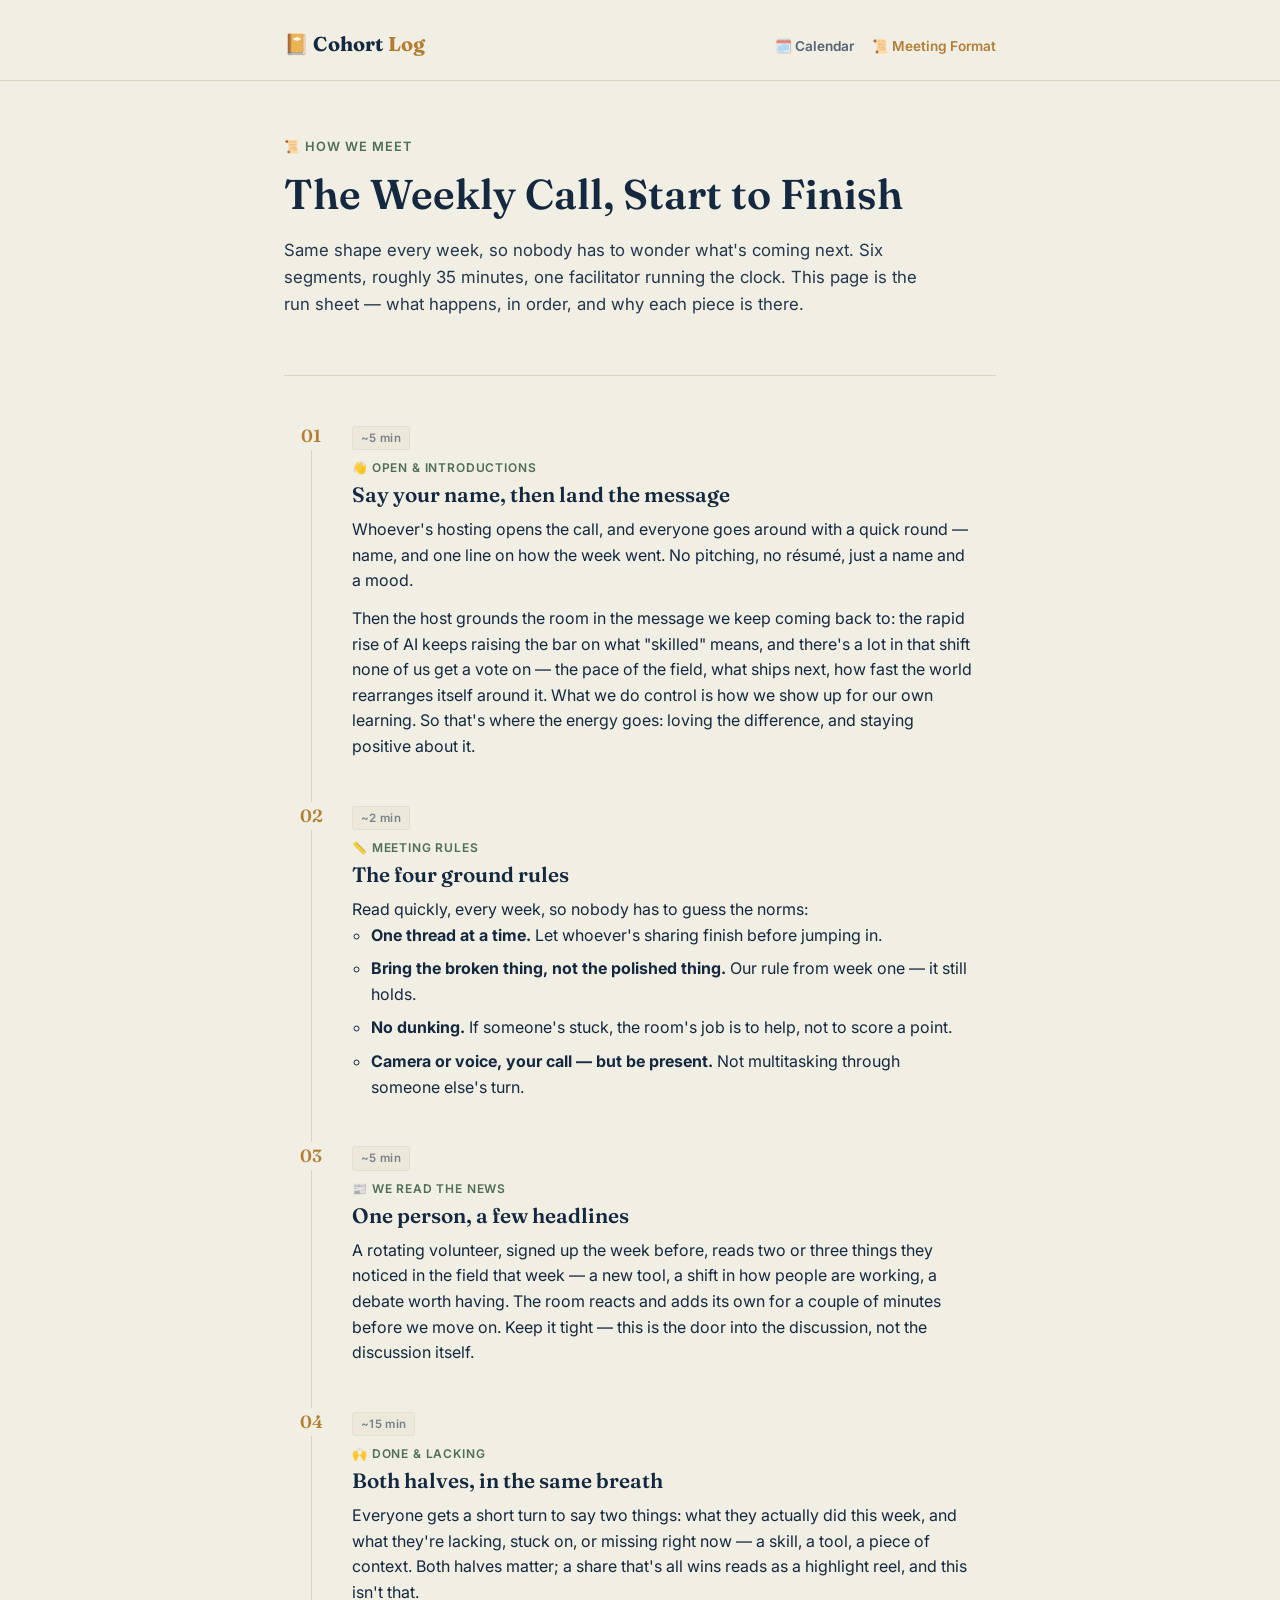
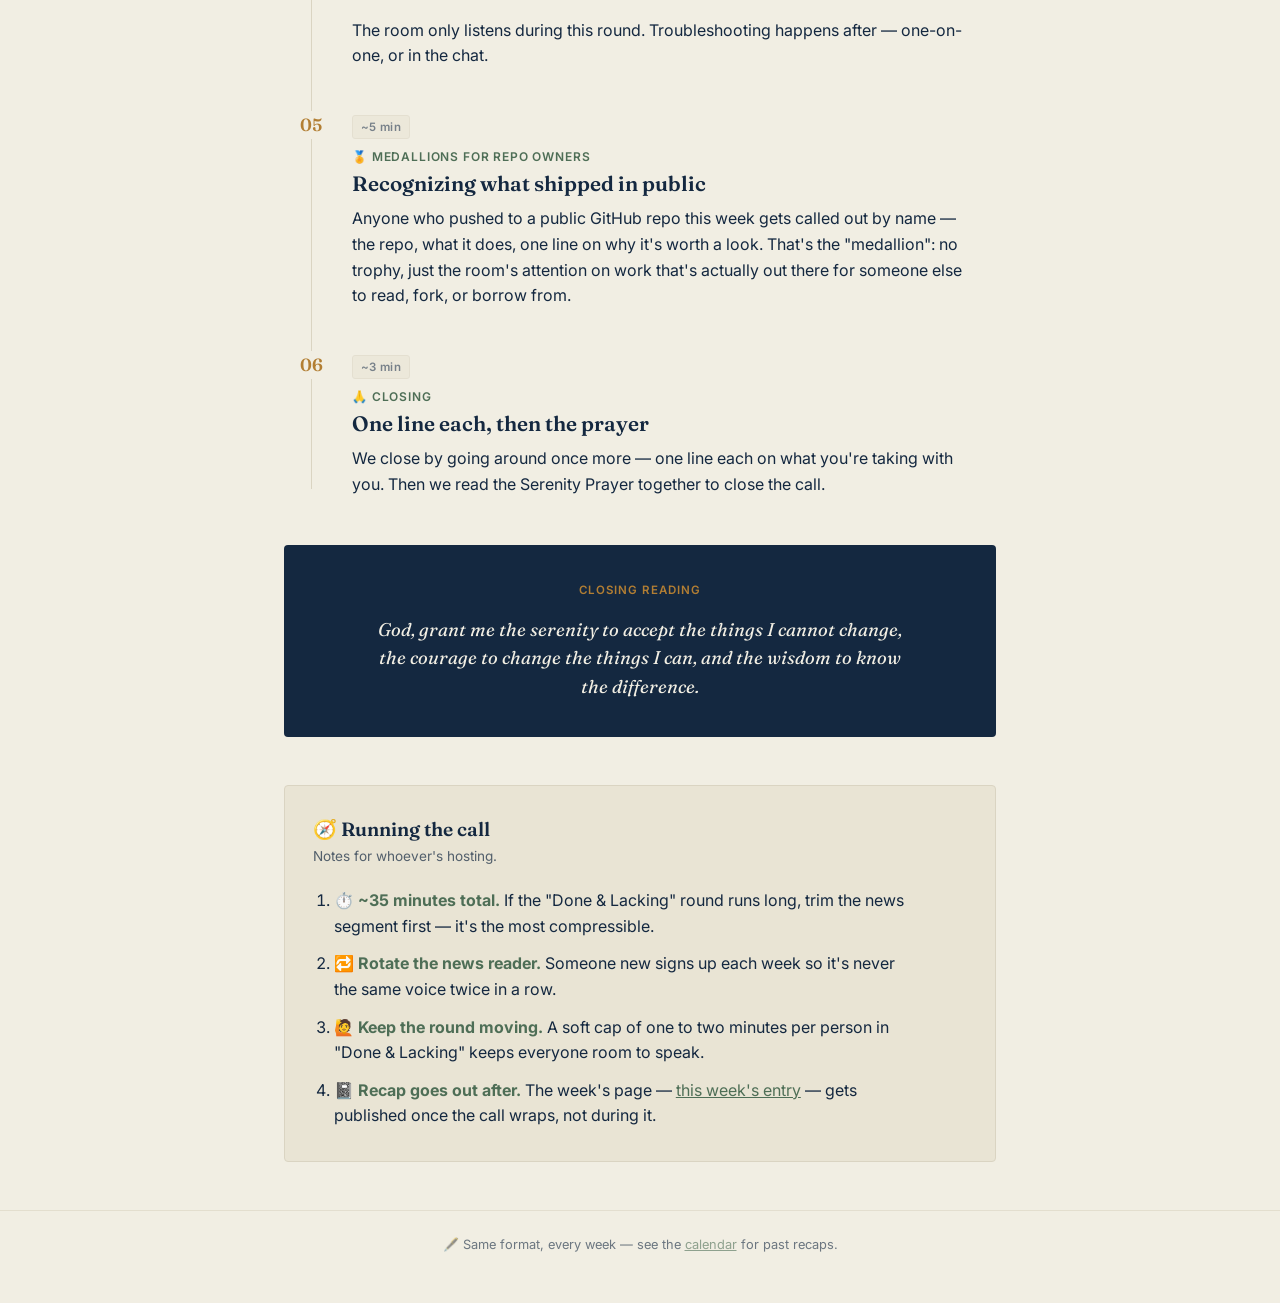
==== meeting-format.html @ 87c79a88 "Add meeting-format.html: the facilitator run sheet for the live call Documents how each weekly call " ====
<!doctype html>
<html lang="en">
<head>
<meta charset="utf-8">
<meta name="viewport" content="width=device-width, initial-scale=1">
<title>Cohort Log — Meeting Format</title>
<link rel="canonical" href="meeting-format.html">
<link rel="preconnect" href="https://fonts.googleapis.com">
<link rel="preconnect" href="https://fonts.gstatic.com" crossorigin>
<link href="https://fonts.googleapis.com/css2?family=Fraunces:opsz,wght@9..144,400;9..144,500;9..144,600;9..144,700&family=Inter:wght@400;500;600;700&display=swap" rel="stylesheet">
<link rel="stylesheet" href="assets/site.css">
</head>
<body>

<header class="masthead">
  <div class="wrap">
    <a class="wordmark" href="index.html">📔 Cohort <span>Log</span></a>
    <nav class="masthead-nav">
      <a href="index.html">🗓️ Calendar</a>
      <a href="meeting-format.html" class="active">📜 Meeting Format</a>
    </nav>
  </div>
</header>

<main class="wrap">

  <section class="hero">
    <div class="kicker">📜 How We Meet</div>
    <h1 class="headline">The Weekly Call, Start to Finish</h1>
    <p class="intro">
      Same shape every week, so nobody has to wonder what's coming next.
      Six segments, roughly 35 minutes, one facilitator running the clock.
      This page is the run sheet — what happens, in order, and why each
      piece is there.
    </p>
  </section>

  <ol class="spine">

    <li class="entry" data-entry="1">
      <div class="entry-number">01</div>
      <div class="entry-time">~5 min</div>
      <div class="entry-eyebrow">👋 Open &amp; Introductions</div>
      <h2>Say your name, then land the message</h2>
      <p>
        Whoever's hosting opens the call, and everyone goes around with a
        quick round — name, and one line on how the week went. No pitching,
        no résumé, just a name and a mood.
      </p>
      <p>
        Then the host grounds the room in the message we keep coming back
        to: the rapid rise of AI keeps raising the bar on what "skilled"
        means, and there's a lot in that shift none of us get a vote on —
        the pace of the field, what ships next, how fast the world
        rearranges itself around it. What we do control is how we show up
        for our own learning. So that's where the energy goes: loving the
        difference, and staying positive about it.
      </p>
    </li>

    <li class="entry" data-entry="2">
      <div class="entry-number">02</div>
      <div class="entry-time">~2 min</div>
      <div class="entry-eyebrow">📏 Meeting Rules</div>
      <h2>The four ground rules</h2>
      <p>Read quickly, every week, so nobody has to guess the norms:</p>
      <ul class="rules">
        <li><strong>One thread at a time.</strong> Let whoever's sharing finish before jumping in.</li>
        <li><strong>Bring the broken thing, not the polished thing.</strong> Our rule from week one — it still holds.</li>
        <li><strong>No dunking.</strong> If someone's stuck, the room's job is to help, not to score a point.</li>
        <li><strong>Camera or voice, your call — but be present.</strong> Not multitasking through someone else's turn.</li>
      </ul>
    </li>

    <li class="entry" data-entry="3">
      <div class="entry-number">03</div>
      <div class="entry-time">~5 min</div>
      <div class="entry-eyebrow">📰 We Read the News</div>
      <h2>One person, a few headlines</h2>
      <p>
        A rotating volunteer, signed up the week before, reads two or three
        things they noticed in the field that week — a new tool, a shift in
        how people are working, a debate worth having. The room reacts and
        adds its own for a couple of minutes before we move on. Keep it
        tight — this is the door into the discussion, not the discussion
        itself.
      </p>
    </li>

    <li class="entry" data-entry="4">
      <div class="entry-number">04</div>
      <div class="entry-time">~15 min</div>
      <div class="entry-eyebrow">🙌 Done &amp; Lacking</div>
      <h2>Both halves, in the same breath</h2>
      <p>
        Everyone gets a short turn to say two things: what they actually
        did this week, and what they're lacking, stuck on, or missing right
        now — a skill, a tool, a piece of context. Both halves matter; a
        share that's all wins reads as a highlight reel, and this isn't
        that.
      </p>
      <p>
        The room only listens during this round. Troubleshooting happens
        after — one-on-one, or in the chat.
      </p>
    </li>

    <li class="entry" data-entry="5">
      <div class="entry-number">05</div>
      <div class="entry-time">~5 min</div>
      <div class="entry-eyebrow">🏅 Medallions for Repo Owners</div>
      <h2>Recognizing what shipped in public</h2>
      <p>
        Anyone who pushed to a public GitHub repo this week gets called out
        by name — the repo, what it does, one line on why it's worth a
        look. That's the "medallion": no trophy, just the room's attention
        on work that's actually out there for someone else to read, fork,
        or borrow from.
      </p>
    </li>

    <li class="entry" data-entry="6">
      <div class="entry-number">06</div>
      <div class="entry-time">~3 min</div>
      <div class="entry-eyebrow">🙏 Closing</div>
      <h2>One line each, then the prayer</h2>
      <p>
        We close by going around once more — one line each on what you're
        taking with you. Then we read the Serenity Prayer together to close
        the call.
      </p>
    </li>

  </ol>

  <div class="prayer-panel">
    <div class="label">Closing Reading</div>
    <blockquote>
      God, grant me the serenity to accept the things I cannot change,
      the courage to change the things I can,
      and the wisdom to know the difference.
    </blockquote>
  </div>

  <section class="closing">
    <h2>🧭 Running the call</h2>
    <div class="sub">Notes for whoever's hosting.</div>
    <ol>
      <li>⏱️ <strong>~35 minutes total.</strong> If the "Done &amp; Lacking" round runs long, trim the news segment first — it's the most compressible.</li>
      <li>🔁 <strong>Rotate the news reader.</strong> Someone new signs up each week so it's never the same voice twice in a row.</li>
      <li>🙋 <strong>Keep the round moving.</strong> A soft cap of one to two minutes per person in "Done &amp; Lacking" keeps everyone room to speak.</li>
      <li>📓 <strong>Recap goes out after.</strong> The week's page — <a href="index.html">this week's entry</a> — gets published once the call wraps, not during it.</li>
    </ol>
  </section>

</main>

<footer class="foot">
  <div class="wrap">🖋️ Same format, every week — see the <a href="index.html">calendar</a> for past recaps.</div>
</footer>

</body>
</html>
---- assets/site.css ----
/* Cohort Log — shared design system for index.html and week.html */

:root {
  --ink: #142840;
  --paper: #F1EEE3;
  --brass: #B27E33;
  --sage: #4E6E56;
  --rule: #DAD4C2;
  --paper-raised: #E9E4D4;
}

* { box-sizing: border-box; }
html { color-scheme: light; }

body {
  margin: 0;
  background: var(--paper);
  color: var(--ink);
  font-family: 'Inter', -apple-system, BlinkMacSystemFont, sans-serif;
  line-height: 1.6;
  -webkit-font-smoothing: antialiased;
}

h1, h2, h3, .headline {
  font-family: 'Fraunces', Georgia, serif;
  font-weight: 600;
  line-height: 1.15;
  margin: 0;
}

a { color: var(--sage); }
a:hover { color: var(--brass); }

.wrap { max-width: 760px; margin: 0 auto; padding: 0 24px; }

/* Masthead */
.masthead { border-bottom: 1px solid var(--rule); padding: 28px 0 20px; }
.masthead .wrap {
  display: flex;
  flex-wrap: wrap;
  align-items: baseline;
  justify-content: space-between;
  gap: 12px 24px;
}
.wordmark {
  font-family: 'Fraunces', serif;
  font-weight: 700;
  font-size: 1.25rem;
  letter-spacing: 0.01em;
  color: var(--ink);
  text-decoration: none;
}
.wordmark span { color: var(--brass); }
.issue-meta {
  font-size: 0.85rem;
  color: var(--ink);
  opacity: 0.7;
  letter-spacing: 0.03em;
  text-transform: uppercase;
}
.tagline { font-size: 0.85rem; opacity: 0.7; letter-spacing: 0.03em; text-transform: uppercase; }
.masthead-nav { display: flex; gap: 18px; font-size: 0.85rem; }
.masthead-nav a { text-decoration: none; color: var(--ink); opacity: 0.7; font-weight: 600; }
.masthead-nav a:hover { color: var(--brass); opacity: 1; }
.masthead-nav a.active { color: var(--brass); opacity: 1; }
.name-field { display: flex; align-items: center; gap: 8px; font-size: 0.85rem; }
.name-field label { opacity: 0.7; }
.name-field input {
  font-family: 'Inter', sans-serif;
  font-size: 0.9rem;
  padding: 6px 10px;
  border: 1px solid var(--rule);
  background: var(--paper-raised);
  color: var(--ink);
  border-radius: 3px;
  width: 160px;
}
.name-field input:focus { outline: 2px solid var(--brass); outline-offset: 1px; }

/* Hero */
.hero { padding: 56px 0 40px; border-bottom: 1px solid var(--rule); }
.kicker {
  font-size: 0.8rem;
  font-weight: 600;
  letter-spacing: 0.08em;
  text-transform: uppercase;
  color: var(--sage);
  margin-bottom: 14px;
}
.headline { font-size: clamp(1.9rem, 4vw, 2.6rem); margin-bottom: 18px; }
.intro { font-size: 1.05rem; max-width: 60ch; opacity: 0.92; }

.stats { display: flex; gap: 28px; flex-wrap: wrap; margin-top: 28px; }
.stat .num { font-family: 'Fraunces', serif; font-weight: 700; font-size: 1.6rem; color: var(--brass); }
.stat .lbl { font-size: 0.78rem; opacity: 0.7; text-transform: uppercase; letter-spacing: 0.05em; }

/* Spine */
.spine { list-style: none; margin: 48px 0; padding: 0; position: relative; }
.spine::before {
  content: '';
  position: absolute;
  left: 27px;
  top: 8px;
  bottom: 8px;
  width: 1px;
  background: var(--rule);
}
.entry { position: relative; padding-left: 68px; margin-bottom: 44px; }
.entry:last-child { margin-bottom: 0; }
.entry-number {
  position: absolute;
  left: 0;
  top: -2px;
  width: 54px;
  text-align: center;
  font-family: 'Fraunces', serif;
  font-weight: 600;
  font-size: 1.1rem;
  color: var(--brass);
  background: var(--paper);
}
.entry-eyebrow {
  font-size: 0.75rem;
  font-weight: 600;
  letter-spacing: 0.07em;
  text-transform: uppercase;
  color: var(--sage);
  margin-bottom: 6px;
}
.entry h2 { font-size: 1.3rem; margin-bottom: 10px; }
.entry p { margin: 0 0 12px; max-width: 62ch; }
.entry p:last-of-type { margin-bottom: 0; }

.note-toggle {
  margin-top: 14px;
  background: none;
  border: 1px dashed var(--rule);
  color: var(--sage);
  font-family: 'Inter', sans-serif;
  font-size: 0.85rem;
  font-weight: 600;
  padding: 7px 12px;
  border-radius: 3px;
  cursor: pointer;
}
.note-toggle:hover { border-color: var(--brass); color: var(--brass); }
.note-area { margin-top: 12px; display: none; }
.note-area.open { display: block; }
.note-area textarea {
  width: 100%;
  min-height: 90px;
  font-family: 'Inter', sans-serif;
  font-size: 0.92rem;
  padding: 10px 12px;
  border: 1px solid var(--rule);
  background: var(--paper-raised);
  color: var(--ink);
  border-radius: 3px;
  resize: vertical;
}
.note-area textarea:focus { outline: 2px solid var(--brass); outline-offset: 1px; }
.note-status { font-size: 0.75rem; opacity: 0.6; margin-top: 5px; height: 1em; }

/* Editable content (edit mode) */
[contenteditable="true"] {
  outline: 1px dashed var(--brass);
  outline-offset: 3px;
  border-radius: 2px;
  background: rgba(178, 126, 51, 0.06);
}
[contenteditable="true"]:focus { outline: 2px solid var(--brass); background: rgba(178, 126, 51, 0.12); }

.entry-time {
  display: inline-block;
  font-size: 0.72rem;
  font-weight: 600;
  letter-spacing: 0.03em;
  color: var(--ink);
  opacity: 0.55;
  background: var(--paper-raised);
  border: 1px solid var(--rule);
  border-radius: 3px;
  padding: 2px 8px;
  margin-bottom: 8px;
}
.entry ul.rules { margin: 0; padding-left: 1.2em; max-width: 62ch; }
.entry ul.rules li { margin-bottom: 8px; }
.entry ul.rules li:last-child { margin-bottom: 0; }

/* Serenity prayer panel */
.prayer-panel {
  background: var(--ink);
  color: var(--paper);
  border-radius: 4px;
  padding: 36px 28px;
  text-align: center;
  margin: 0 0 48px;
}
.prayer-panel .label {
  font-size: 0.72rem;
  font-weight: 600;
  letter-spacing: 0.09em;
  text-transform: uppercase;
  color: var(--brass);
  margin-bottom: 16px;
}
.prayer-panel blockquote {
  font-family: 'Fraunces', serif;
  font-style: italic;
  font-size: 1.15rem;
  line-height: 1.55;
  max-width: 46ch;
  margin: 0 auto;
}

/* Closing panel */
.closing { background: var(--paper-raised); border: 1px solid var(--rule); border-radius: 4px; padding: 32px 28px; margin: 48px 0; }
.closing h2 { font-size: 1.2rem; margin-bottom: 6px; }
.closing .sub { font-size: 0.85rem; opacity: 0.7; margin-bottom: 20px; }
.closing ol { margin: 0; padding-left: 1.3em; }
.closing li { margin-bottom: 12px; max-width: 58ch; }
.closing li:last-child { margin-bottom: 0; }
.closing li strong { color: var(--sage); }

/* Notes panel */
.notes-panel { border-top: 1px solid var(--rule); border-bottom: 1px solid var(--rule); padding: 40px 0; margin: 48px 0; }
.notes-panel h2 { font-size: 1.2rem; margin-bottom: 8px; }
.notes-panel p.help { font-size: 0.88rem; opacity: 0.75; max-width: 58ch; margin: 0 0 20px; }
.notes-actions { display: flex; flex-wrap: wrap; gap: 12px; align-items: center; }

.btn {
  font-family: 'Inter', sans-serif;
  font-size: 0.9rem;
  font-weight: 600;
  padding: 10px 18px;
  border-radius: 3px;
  cursor: pointer;
  border: 1px solid transparent;
}
.btn-primary { background: var(--ink); color: var(--paper); border-color: var(--ink); }
.btn-primary:hover { background: var(--sage); border-color: var(--sage); }
.btn-secondary { background: transparent; color: var(--ink); border-color: var(--rule); }
.btn-secondary:hover { border-color: var(--brass); color: var(--brass); }
.save-status { font-size: 0.82rem; opacity: 0.75; }

/* Editor bar */
.editor-bar {
  display: flex;
  flex-wrap: wrap;
  align-items: center;
  gap: 12px;
  background: var(--paper-raised);
  border: 1px solid var(--rule);
  border-radius: 4px;
  padding: 14px 18px;
  margin: 32px 0 0;
}
.editor-bar .hint { font-size: 0.82rem; opacity: 0.75; flex: 1 1 220px; }

/* CTA */
.cta { text-align: center; padding: 8px 0 48px; }
.cta a { display: inline-block; font-weight: 600; font-size: 0.95rem; color: var(--ink); border-bottom: 2px solid var(--brass); padding-bottom: 2px; }
.cta a:hover { color: var(--brass); }

.cta-panel {
  background: var(--paper-raised);
  border: 1px solid var(--rule);
  border-radius: 4px;
  padding: 32px 28px;
  text-align: center;
  margin: 8px 0 48px;
}
.cta-panel .emoji-row { font-size: 1.6rem; margin-bottom: 12px; letter-spacing: 6px; }
.cta-panel h2 { font-size: 1.25rem; margin-bottom: 10px; }
.cta-panel p { max-width: 50ch; margin: 0 auto 20px; opacity: 0.85; font-size: 0.95rem; }
.cta-panel a.btn { text-decoration: none; }

/* Footer / archive */
footer.archive { border-top: 1px solid var(--rule); padding: 32px 0 56px; }
footer.archive h3 {
  font-size: 0.8rem;
  font-weight: 600;
  letter-spacing: 0.07em;
  text-transform: uppercase;
  color: var(--ink);
  opacity: 0.6;
  margin-bottom: 14px;
}
footer.archive ul { list-style: none; margin: 0; padding: 0; display: flex; flex-direction: column; gap: 8px; }
footer.archive a { font-size: 0.9rem; text-decoration: none; }
footer.archive .current { color: var(--brass); font-weight: 600; }
footer.foot { border-top: 1px solid var(--rule); padding: 24px 0 48px; font-size: 0.8rem; opacity: 0.6; text-align: center; }

/* Calendar */
.calendar-section { padding: 48px 0; }
.calendar-section h2 { font-size: 1.2rem; margin-bottom: 6px; }
.calendar-section .sub { font-size: 0.85rem; opacity: 0.7; margin-bottom: 24px; }
.calendar {
  border: 1px solid var(--rule);
  border-radius: 4px;
  background: var(--paper-raised);
  padding: 18px 20px 22px;
}
.calendar-head {
  display: flex;
  align-items: center;
  justify-content: space-between;
  margin-bottom: 14px;
}
.calendar-head .month-label {
  font-family: 'Fraunces', serif;
  font-weight: 600;
  font-size: 1.05rem;
}
.calendar-nav { display: flex; gap: 6px; }
.calendar-nav button {
  font-family: 'Inter', sans-serif;
  font-size: 0.85rem;
  font-weight: 600;
  background: none;
  border: 1px solid var(--rule);
  color: var(--ink);
  border-radius: 3px;
  padding: 5px 10px;
  cursor: pointer;
}
.calendar-nav button:hover { border-color: var(--brass); color: var(--brass); }
.calendar-grid {
  display: grid;
  grid-template-columns: repeat(7, 1fr);
  gap: 4px;
  text-align: center;
}
.calendar-grid .dow {
  font-size: 0.7rem;
  font-weight: 600;
  letter-spacing: 0.04em;
  text-transform: uppercase;
  opacity: 0.55;
  padding-bottom: 6px;
}
.calendar-day {
  position: relative;
  aspect-ratio: 1;
  display: flex;
  align-items: center;
  justify-content: center;
  font-size: 0.85rem;
  border-radius: 4px;
  color: var(--ink);
}
.calendar-day.empty { visibility: hidden; }
.calendar-day.today { box-shadow: inset 0 0 0 1px var(--sage); }
.calendar-day.has-week {
  background: var(--paper);
  border: 1px solid var(--rule);
  cursor: pointer;
  font-weight: 600;
}
.calendar-day.has-week:hover { border-color: var(--brass); }
.calendar-day.has-week::after {
  content: '';
  position: absolute;
  bottom: 5px;
  width: 5px;
  height: 5px;
  border-radius: 50%;
  background: var(--brass);
}
a.calendar-day { text-decoration: none; }

.calendar-legend {
  margin-top: 16px;
  font-size: 0.8rem;
  opacity: 0.7;
  display: flex;
  align-items: center;
  gap: 8px;
}
.calendar-legend .dot { width: 7px; height: 7px; border-radius: 50%; background: var(--brass); display: inline-block; }

.calendar-week-list { list-style: none; margin: 18px 0 0; padding: 14px 0 0; border-top: 1px dashed var(--rule); }
.calendar-week-list li { margin-bottom: 8px; }
.calendar-week-list a { font-size: 0.9rem; }
.calendar-week-list .cw-date { opacity: 0.6; font-size: 0.78rem; margin-right: 8px; }

@media (max-width: 560px) {
  .masthead .wrap { flex-direction: column; align-items: flex-start; }
  .name-field input { width: 140px; }
  .hero { padding: 40px 0 32px; }
  .spine::before { left: 21px; }
  .entry { padding-left: 50px; }
  .entry-number { width: 40px; font-size: 1rem; }
  .closing { padding: 24px 18px; }
  .notes-actions { flex-direction: column; align-items: stretch; }
  .btn { width: 100%; text-align: center; }
  .calendar { padding: 14px 12px 18px; }
  .calendar-day { font-size: 0.75rem; }
}

@media (prefers-reduced-motion: reduce) {
  * { transition: none !important; scroll-behavior: auto !important; }
}
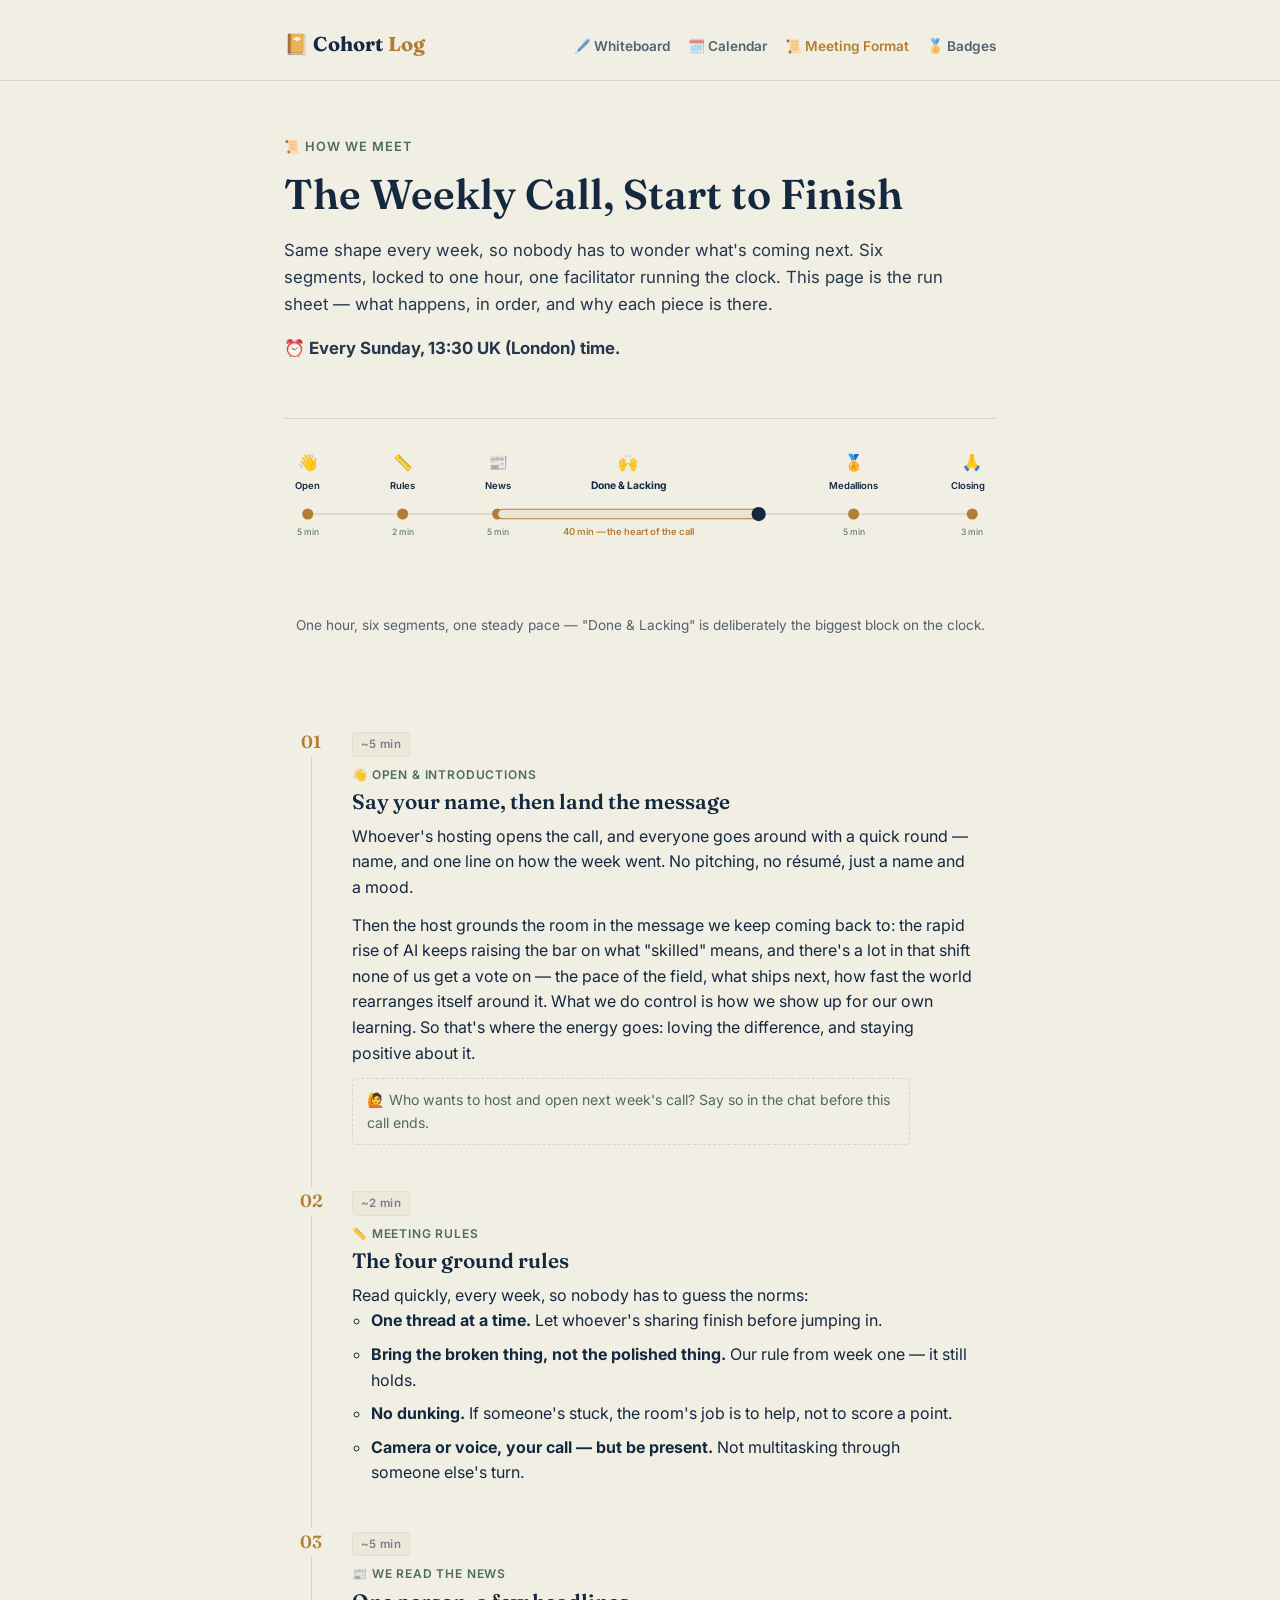
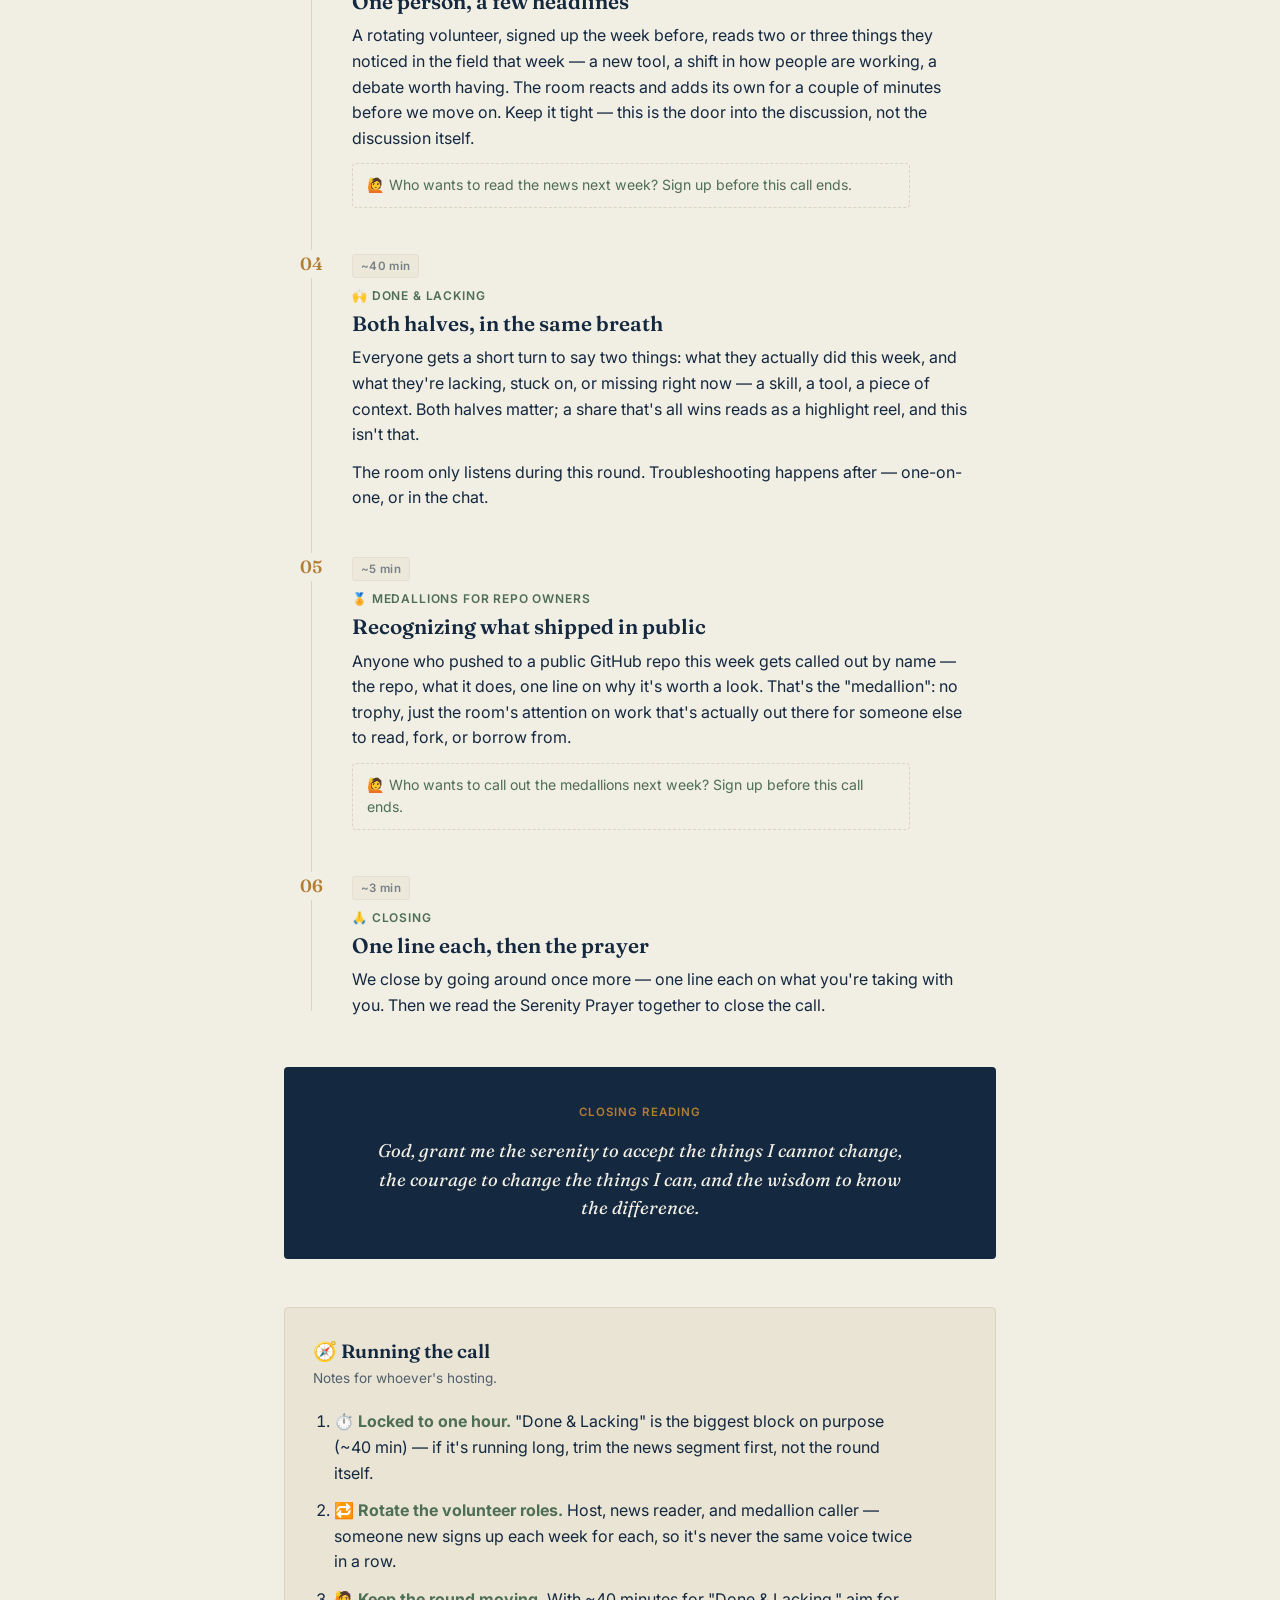
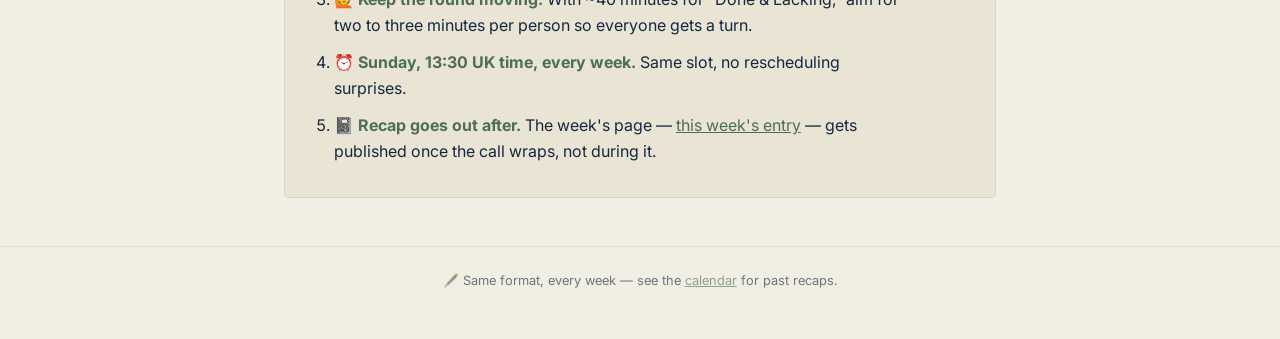
==== commit 3cd8bede: "Add whiteboard sharing and badges page with repo-based rank ladder Adds the shared whiteboard featur" ====
--- a/meeting-format.html
+++ b/meeting-format.html
@@ -16,8 +16,10 @@
   <div class="wrap">
     <a class="wordmark" href="index.html">📔 Cohort <span>Log</span></a>
     <nav class="masthead-nav">
+      <a href="whiteboard.html">🖊️ Whiteboard</a>
       <a href="index.html">🗓️ Calendar</a>
       <a href="meeting-format.html" class="active">📜 Meeting Format</a>
+      <a href="badges.html">🏅 Badges</a>
     </nav>
   </div>
 </header>
@@ -29,10 +31,63 @@
     <h1 class="headline">The Weekly Call, Start to Finish</h1>
     <p class="intro">
       Same shape every week, so nobody has to wonder what's coming next.
-      Six segments, roughly 35 minutes, one facilitator running the clock.
+      Six segments, locked to one hour, one facilitator running the clock.
       This page is the run sheet — what happens, in order, and why each
       piece is there.
     </p>
+    <p class="intro"><strong>⏰ Every Sunday, 13:30 UK (London) time.</strong></p>
+  </section>
+
+  <section class="meeting-overview" aria-labelledby="overview-heading">
+    <h2 id="overview-heading" class="visually-hidden">Meeting timeline at a glance</h2>
+    <svg viewBox="0 0 900 220" role="img" aria-label="One-hour meeting timeline: Open and Introductions 5 minutes, Meeting Rules 2 minutes, We Read the News 5 minutes, Done and Lacking 40 minutes, Medallions for Repo Owners 5 minutes, Closing 3 minutes." style="width:100%;height:auto;font-family:'Inter',sans-serif;">
+      <line x1="30" y1="110" x2="870" y2="110" stroke="var(--rule)" stroke-width="2"></line>
+
+      <!-- 01 Open 5min -->
+      <g transform="translate(30,110)">
+        <circle r="7" fill="var(--brass)"></circle>
+        <text x="0" y="-58" text-anchor="middle" font-size="20">👋</text>
+        <text x="0" y="-32" text-anchor="middle" font-size="12" fill="var(--ink)" font-weight="600">Open</text>
+        <text x="0" y="26" text-anchor="middle" font-size="11" fill="var(--sage)">5 min</text>
+      </g>
+      <!-- 02 Rules 2min -->
+      <g transform="translate(150,110)">
+        <circle r="7" fill="var(--brass)"></circle>
+        <text x="0" y="-58" text-anchor="middle" font-size="20">📏</text>
+        <text x="0" y="-32" text-anchor="middle" font-size="12" fill="var(--ink)" font-weight="600">Rules</text>
+        <text x="0" y="26" text-anchor="middle" font-size="11" fill="var(--sage)">2 min</text>
+      </g>
+      <!-- 03 News 5min -->
+      <g transform="translate(270,110)">
+        <circle r="7" fill="var(--brass)"></circle>
+        <text x="0" y="-58" text-anchor="middle" font-size="20">📰</text>
+        <text x="0" y="-32" text-anchor="middle" font-size="12" fill="var(--ink)" font-weight="600">News</text>
+        <text x="0" y="26" text-anchor="middle" font-size="11" fill="var(--sage)">5 min</text>
+      </g>
+      <!-- 04 Done & Lacking 40min — the dominant block -->
+      <g transform="translate(270,110)">
+        <rect x="0" y="-6" width="330" height="12" rx="6" fill="var(--paper-raised)" stroke="var(--brass)" stroke-width="1.5"></rect>
+        <circle cx="330" r="9" fill="var(--ink)"></circle>
+        <text x="165" y="-58" text-anchor="middle" font-size="20">🙌</text>
+        <text x="165" y="-32" text-anchor="middle" font-size="13" fill="var(--ink)" font-weight="700">Done &amp; Lacking</text>
+        <text x="165" y="26" text-anchor="middle" font-size="12" fill="var(--brass)" font-weight="600">40 min — the heart of the call</text>
+      </g>
+      <!-- 05 Medallions 5min -->
+      <g transform="translate(720,110)">
+        <circle r="7" fill="var(--brass)"></circle>
+        <text x="0" y="-58" text-anchor="middle" font-size="20">🏅</text>
+        <text x="0" y="-32" text-anchor="middle" font-size="12" fill="var(--ink)" font-weight="600">Medallions</text>
+        <text x="0" y="26" text-anchor="middle" font-size="11" fill="var(--sage)">5 min</text>
+      </g>
+      <!-- 06 Closing 3min -->
+      <g transform="translate(870,110)">
+        <circle r="7" fill="var(--brass)"></circle>
+        <text x="0" y="-58" text-anchor="middle" font-size="20">🙏</text>
+        <text x="-6" y="-32" text-anchor="middle" font-size="12" fill="var(--ink)" font-weight="600">Closing</text>
+        <text x="0" y="26" text-anchor="middle" font-size="11" fill="var(--sage)">3 min</text>
+      </g>
+    </svg>
+    <p class="sub" style="text-align:center;">One hour, six segments, one steady pace — "Done &amp; Lacking" is deliberately the biggest block on the clock.</p>
   </section>
 
   <ol class="spine">
@@ -56,6 +111,7 @@
         for our own learning. So that's where the energy goes: loving the
         difference, and staying positive about it.
       </p>
+      <p class="signup-note">🙋 Who wants to host and open next week's call? Say so in the chat before this call ends.</p>
     </li>
 
     <li class="entry" data-entry="2">
@@ -85,11 +141,12 @@
         tight — this is the door into the discussion, not the discussion
         itself.
       </p>
+      <p class="signup-note">🙋 Who wants to read the news next week? Sign up before this call ends.</p>
     </li>
 
     <li class="entry" data-entry="4">
       <div class="entry-number">04</div>
-      <div class="entry-time">~15 min</div>
+      <div class="entry-time">~40 min</div>
       <div class="entry-eyebrow">🙌 Done &amp; Lacking</div>
       <h2>Both halves, in the same breath</h2>
       <p>
@@ -117,6 +174,7 @@
         on work that's actually out there for someone else to read, fork,
         or borrow from.
       </p>
+      <p class="signup-note">🙋 Who wants to call out the medallions next week? Sign up before this call ends.</p>
     </li>
 
     <li class="entry" data-entry="6">
@@ -146,9 +204,10 @@
     <h2>🧭 Running the call</h2>
     <div class="sub">Notes for whoever's hosting.</div>
     <ol>
-      <li>⏱️ <strong>~35 minutes total.</strong> If the "Done &amp; Lacking" round runs long, trim the news segment first — it's the most compressible.</li>
-      <li>🔁 <strong>Rotate the news reader.</strong> Someone new signs up each week so it's never the same voice twice in a row.</li>
-      <li>🙋 <strong>Keep the round moving.</strong> A soft cap of one to two minutes per person in "Done &amp; Lacking" keeps everyone room to speak.</li>
+      <li>⏱️ <strong>Locked to one hour.</strong> "Done &amp; Lacking" is the biggest block on purpose (~40 min) — if it's running long, trim the news segment first, not the round itself.</li>
+      <li>🔁 <strong>Rotate the volunteer roles.</strong> Host, news reader, and medallion caller — someone new signs up each week for each, so it's never the same voice twice in a row.</li>
+      <li>🙋 <strong>Keep the round moving.</strong> With ~40 minutes for "Done &amp; Lacking," aim for two to three minutes per person so everyone gets a turn.</li>
+      <li>⏰ <strong>Sunday, 13:30 UK time, every week.</strong> Same slot, no rescheduling surprises.</li>
       <li>📓 <strong>Recap goes out after.</strong> The week's page — <a href="index.html">this week's entry</a> — gets published once the call wraps, not during it.</li>
     </ol>
   </section>
--- a/assets/site.css
+++ b/assets/site.css
@@ -213,6 +213,67 @@
   margin: 0 auto;
 }
 
+.visually-hidden {
+  position: absolute;
+  width: 1px; height: 1px;
+  margin: -1px; padding: 0; border: 0;
+  clip: rect(0 0 0 0); clip-path: inset(50%);
+  overflow: hidden; white-space: nowrap;
+}
+
+.sub { font-size: 0.85rem; opacity: 0.7; }
+
+/* Meeting overview (SVG timeline) */
+.meeting-overview { padding: 8px 0 32px; }
+.meeting-overview svg { display: block; margin: 0 auto; max-width: 820px; }
+
+/* Section sign-up prompt */
+.signup-note {
+  margin-top: 14px;
+  padding: 10px 14px;
+  border: 1px dashed var(--rule);
+  border-radius: 4px;
+  font-size: 0.88rem;
+  color: var(--sage);
+}
+
+/* Whiteboard */
+.whiteboard-toolbar { display: flex; flex-wrap: wrap; align-items: center; gap: 12px; margin-top: 8px; }
+#board-meta { margin-top: 10px; margin-bottom: 0; }
+.whiteboard-warning { margin-top: 8px; }
+.board-text {
+  width: 100%;
+  min-height: 140px;
+  resize: vertical;
+  padding: 14px 16px;
+  border: 1px solid var(--rule);
+  border-radius: 4px;
+  background: var(--paper-raised);
+  color: var(--ink);
+  font-family: 'Inter', sans-serif;
+  font-size: 0.95rem;
+  line-height: 1.6;
+  box-sizing: border-box;
+}
+.board-text:focus { outline: 2px solid var(--brass); outline-offset: 1px; }
+.board-text-big { min-height: 240px; }
+
+/* Current week panel */
+.current-week-panel {
+  background: var(--paper-raised);
+  border: 1px solid var(--rule);
+  border-left: 4px solid var(--brass);
+  border-radius: 4px;
+  padding: 20px 24px;
+  margin: 32px 0;
+}
+.current-week-panel .label {
+  font-size: 0.72rem; font-weight: 600; letter-spacing: 0.09em;
+  text-transform: uppercase; color: var(--brass); margin-bottom: 8px;
+}
+.current-week-body { font-size: 0.95rem; }
+.current-week-body a { font-weight: 600; }
+
 /* Closing panel */
 .closing { background: var(--paper-raised); border: 1px solid var(--rule); border-radius: 4px; padding: 32px 28px; margin: 48px 0; }
 .closing h2 { font-size: 1.2rem; margin-bottom: 6px; }
@@ -275,6 +336,39 @@
 .cta-panel p { max-width: 50ch; margin: 0 auto 20px; opacity: 0.85; font-size: 0.95rem; }
 .cta-panel a.btn { text-decoration: none; }
 
+/* Badges */
+.badge-ladder { display: flex; flex-direction: column; gap: 16px; margin: 40px 0; }
+.badge-tier {
+  display: flex;
+  align-items: center;
+  gap: 20px;
+  background: var(--paper-raised);
+  border: 1px solid var(--rule);
+  border-left: 4px solid var(--brass);
+  border-radius: 4px;
+  padding: 18px 22px;
+}
+.badge-tier-top { border-left-color: var(--sage); }
+.badge-icon { font-size: 2rem; flex: 0 0 auto; width: 48px; text-align: center; }
+.badge-body { flex: 1 1 auto; min-width: 0; }
+.badge-level {
+  font-size: 0.72rem; font-weight: 600; letter-spacing: 0.08em;
+  text-transform: uppercase; color: var(--brass); margin-bottom: 2px;
+}
+.badge-tier-top .badge-level { color: var(--sage); }
+.badge-body h2 { font-size: 1.1rem; margin-bottom: 4px; }
+.badge-repos { font-family: 'Fraunces', serif; font-weight: 700; color: var(--ink); font-size: 0.95rem; margin-bottom: 6px; }
+.badge-unlock { font-size: 0.85rem; opacity: 0.85; margin-bottom: 10px; }
+.badge-meter { height: 6px; border-radius: 3px; background: var(--rule); overflow: hidden; margin-bottom: 6px; }
+.badge-meter-fill { height: 100%; background: var(--brass); border-radius: 3px; }
+.badge-tier-top .badge-meter-fill { background: var(--sage); }
+.badge-pct { font-size: 0.75rem; opacity: 0.65; text-transform: uppercase; letter-spacing: 0.04em; }
+
+@media (max-width: 560px) {
+  .badge-tier { flex-direction: column; align-items: flex-start; gap: 8px; }
+  .badge-icon { width: auto; font-size: 1.6rem; }
+}
+
 /* Footer / archive */
 footer.archive { border-top: 1px solid var(--rule); padding: 32px 0 56px; }
 footer.archive h3 {
@@ -290,99 +384,6 @@
 footer.archive a { font-size: 0.9rem; text-decoration: none; }
 footer.archive .current { color: var(--brass); font-weight: 600; }
 footer.foot { border-top: 1px solid var(--rule); padding: 24px 0 48px; font-size: 0.8rem; opacity: 0.6; text-align: center; }
-
-/* Calendar */
-.calendar-section { padding: 48px 0; }
-.calendar-section h2 { font-size: 1.2rem; margin-bottom: 6px; }
-.calendar-section .sub { font-size: 0.85rem; opacity: 0.7; margin-bottom: 24px; }
-.calendar {
-  border: 1px solid var(--rule);
-  border-radius: 4px;
-  background: var(--paper-raised);
-  padding: 18px 20px 22px;
-}
-.calendar-head {
-  display: flex;
-  align-items: center;
-  justify-content: space-between;
-  margin-bottom: 14px;
-}
-.calendar-head .month-label {
-  font-family: 'Fraunces', serif;
-  font-weight: 600;
-  font-size: 1.05rem;
-}
-.calendar-nav { display: flex; gap: 6px; }
-.calendar-nav button {
-  font-family: 'Inter', sans-serif;
-  font-size: 0.85rem;
-  font-weight: 600;
-  background: none;
-  border: 1px solid var(--rule);
-  color: var(--ink);
-  border-radius: 3px;
-  padding: 5px 10px;
-  cursor: pointer;
-}
-.calendar-nav button:hover { border-color: var(--brass); color: var(--brass); }
-.calendar-grid {
-  display: grid;
-  grid-template-columns: repeat(7, 1fr);
-  gap: 4px;
-  text-align: center;
-}
-.calendar-grid .dow {
-  font-size: 0.7rem;
-  font-weight: 600;
-  letter-spacing: 0.04em;
-  text-transform: uppercase;
-  opacity: 0.55;
-  padding-bottom: 6px;
-}
-.calendar-day {
-  position: relative;
-  aspect-ratio: 1;
-  display: flex;
-  align-items: center;
-  justify-content: center;
-  font-size: 0.85rem;
-  border-radius: 4px;
-  color: var(--ink);
-}
-.calendar-day.empty { visibility: hidden; }
-.calendar-day.today { box-shadow: inset 0 0 0 1px var(--sage); }
-.calendar-day.has-week {
-  background: var(--paper);
-  border: 1px solid var(--rule);
-  cursor: pointer;
-  font-weight: 600;
-}
-.calendar-day.has-week:hover { border-color: var(--brass); }
-.calendar-day.has-week::after {
-  content: '';
-  position: absolute;
-  bottom: 5px;
-  width: 5px;
-  height: 5px;
-  border-radius: 50%;
-  background: var(--brass);
-}
-a.calendar-day { text-decoration: none; }
-
-.calendar-legend {
-  margin-top: 16px;
-  font-size: 0.8rem;
-  opacity: 0.7;
-  display: flex;
-  align-items: center;
-  gap: 8px;
-}
-.calendar-legend .dot { width: 7px; height: 7px; border-radius: 50%; background: var(--brass); display: inline-block; }
-
-.calendar-week-list { list-style: none; margin: 18px 0 0; padding: 14px 0 0; border-top: 1px dashed var(--rule); }
-.calendar-week-list li { margin-bottom: 8px; }
-.calendar-week-list a { font-size: 0.9rem; }
-.calendar-week-list .cw-date { opacity: 0.6; font-size: 0.78rem; margin-right: 8px; }
 
 @media (max-width: 560px) {
   .masthead .wrap { flex-direction: column; align-items: flex-start; }
@@ -394,8 +395,6 @@
   .closing { padding: 24px 18px; }
   .notes-actions { flex-direction: column; align-items: stretch; }
   .btn { width: 100%; text-align: center; }
-  .calendar { padding: 14px 12px 18px; }
-  .calendar-day { font-size: 0.75rem; }
 }
 
 @media (prefers-reduced-motion: reduce) {
